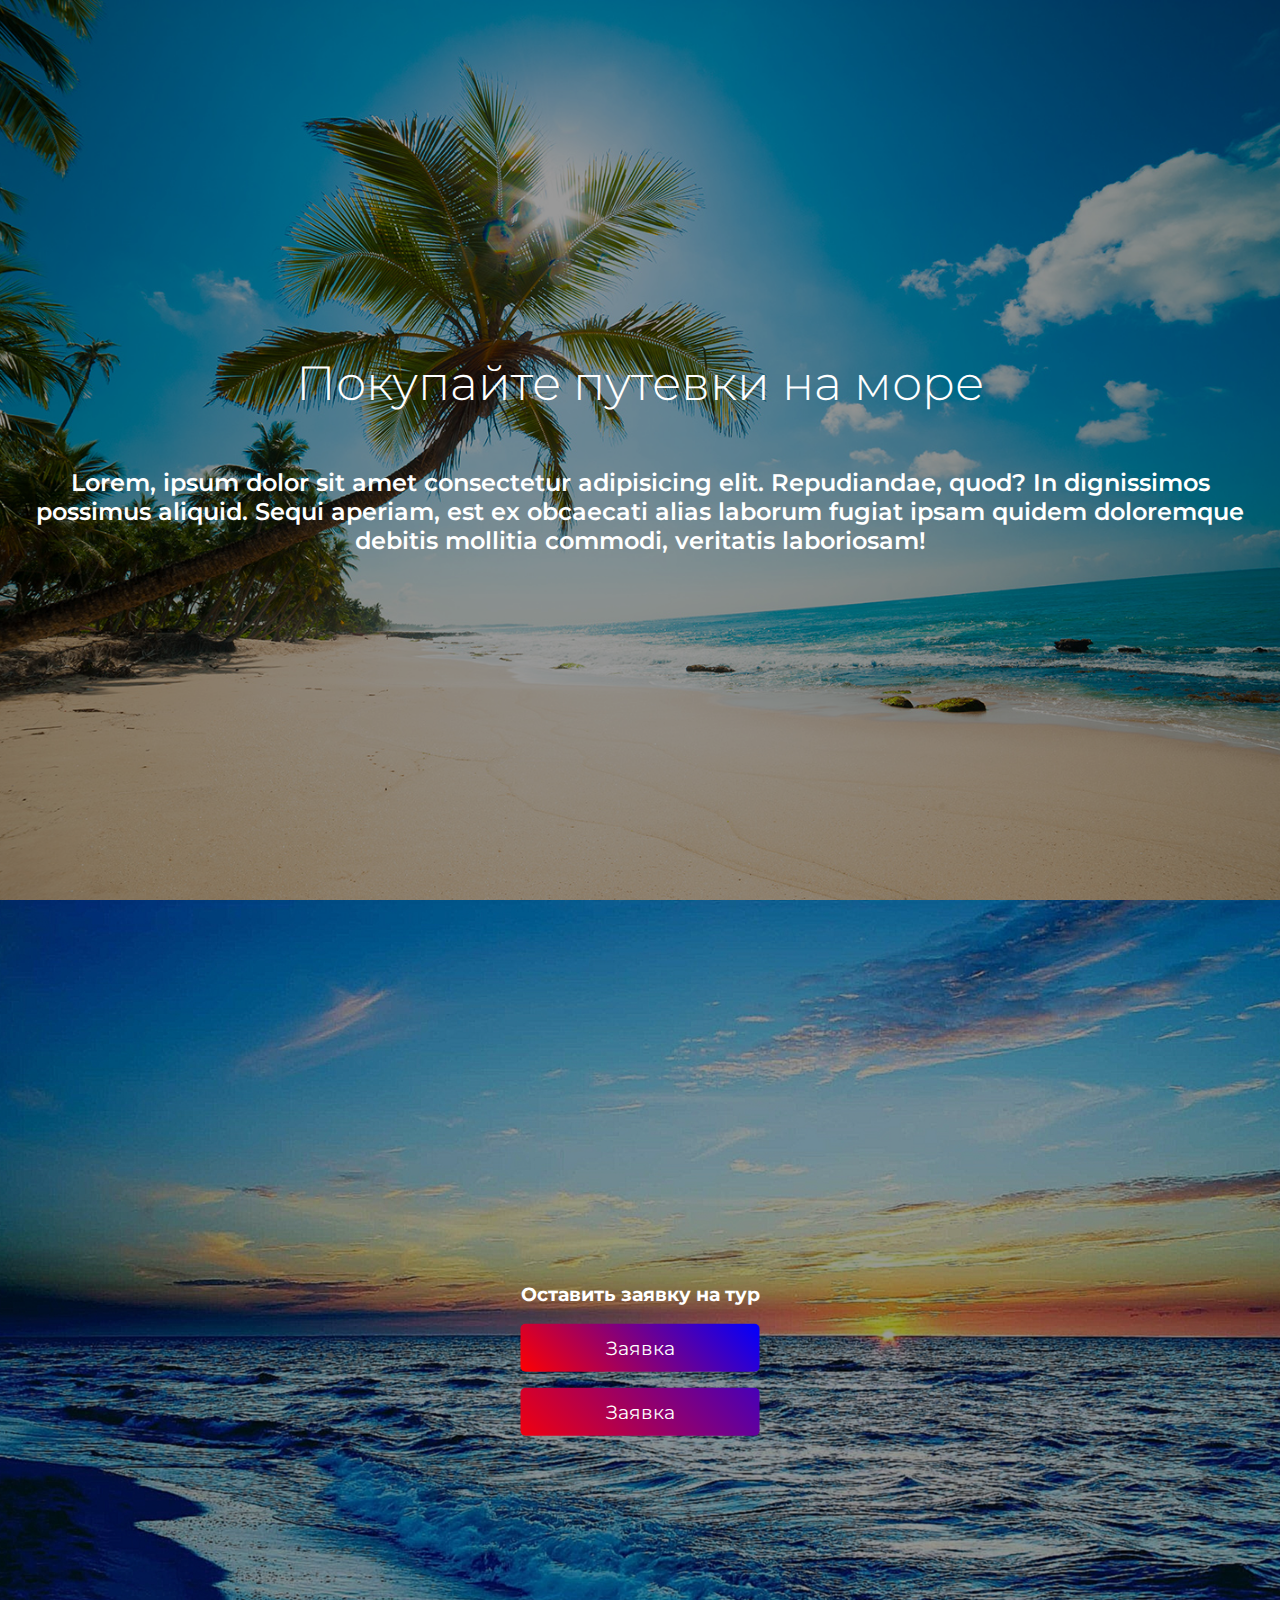
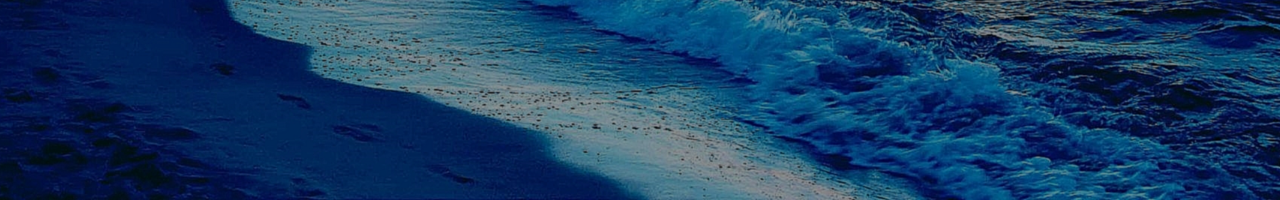
==== position 2/index.html @ 68dd0d7e "Animation" ====
<!DOCTYPE html>
<html lang="en">
  <head>
    <meta charset="UTF-8" />
    <meta http-equiv="X-UA-Compatible" content="IE=edge" />
    <meta name="viewport" content="width=device-width, initial-scale=1.0" />
    <title>Position</title>
    <link rel="preconnect" href="https://fonts.googleapis.com" />
    <link rel="preconnect" href="https://fonts.gstatic.com" crossorigin />
    <link
      href="https://fonts.googleapis.com/css2?family=Montserrat:wght@300;400;600&display=swap"
      rel="stylesheet"
    />
    <link rel="stylesheet" href="style.css" />
  </head>
  <body>
    <div class="wallpaper">
      <header class="header">
        <h1>Покупайте путевки на море</h1>
        <h3>
          Lorem, ipsum dolor sit amet consectetur adipisicing elit. Repudiandae,
          quod? In dignissimos possimus aliquid. Sequi aperiam, est ex obcaecati
          alias laborum fugiat ipsam quidem doloremque debitis mollitia commodi,
          veritatis laboriosam!
        </h3>
      </header>
    </div>
    <section class="order">
        <div class="order-background"></div>
        <div class="order-info">
            <h3>Оставить заявку на тур</h3>
            <button class="order-button" data-name="Заявка"></button>
            <button class="order-button-amin">Заявка</button>
        </div>
        <div class="order-mask"></div>
    </section>




  </body>
</html>
---- position 2/style.css ----
*, *::before, *::after {
    box-sizing: border-box;
    font-family: 'Montserrat', sans-serif;
}

body {
    margin: 0;
}

html {
    /* Base font-size for 'rem' */
    font-size: 16px;
}

.wallpaper {
    background: no-repeat url('pics/wallpaper.jpg');
    background-size: cover;
    background-position: center;
    height: 100vh;
}

.header {
    background-color: rgba(0, 0, 0, 0.4);
    height: 100%;
    width: 100%;
    display: flex;
    flex-direction: column;
    justify-content: center;
    align-items: center;
    text-align: center;
    color: white;
    /* font-family: 'Montserrat', sans-serif; */
    padding: 2rem;
}

.header h1 {
    font-size: 3rem;
    font-weight: 300;
}

.header h3 {
    font-size: 1.5rem;
    font-weight: 600;
}

@media (max-width: 350px) and (orientation: portrait) {
    .header h1 {
        font-size: 2.5rem;
    }
    
    .header h3 {
        font-size: 1.2rem;
    }
}

@media (max-width: 600px) and (orientation: landscape) {
    .header h1 {
        font-size: 2.5rem;
    }
    
    .header h3 {
        font-size: 1.2rem;
    }
}

.order {
    height: 100vh;
    position: relative;
}

.order-background {
    background: no-repeat url('pics/order-background.jpg');
    background-size: cover;
    background-position: center;
    height: 100%;
}

.order-info {
    /* Position start */
    position: absolute;
    /* CSS absolute выравнивание по вертикали способ 1 старт */
    /* top: 0;
    bottom: 0;
    left: 0;
    right: 0;
    margin: auto; 
    width: 200px;
    height: 50px; */
    /* CSS absolute выравнивание по вертикали способ 1 конец */

    /* CSS absolute выравнивание по вертикали способ 2 старт */
    top: 50%;
    left: 50%;
    transform: translate(-50%,-50%);
    /* CSS absolute выравнивание по вертикали способ 2 конец */
    display: flex;
    flex-direction: column;
    color: white;
    /* font-family: 'Montserrat', sans-serif; */
    z-index: 9999;
}

.order-mask {
    background-color: rgba(0, 0, 0, 0.4);
    height: 100%;
    position: absolute;
    top: 0;
    bottom: 0;
    left: 0;
    right: 0;
    z-index: 2;
}

.order-button {
    height: 3rem;
    font-size: 1.2rem;
    border: 0;
    border-radius: 5px;
    background: linear-gradient(45deg, red, blue);
    color: white;
    cursor: pointer;
    transition: all .5s;
    position: relative;
}

.order-button::after {
    content: '';
    position: absolute;
    top: 0;
    bottom: 0;
    left: 0;
    right: 0;
    background-color: rgba(0, 0, 0, 0);
    transition: all .5s;
    /* background: linear-gradient(45deg, rgb(200, 0, 0), rgb(0, 0, 200)); */
}

.order-button::before{
    content: attr(data-name);  
    position: relative;
    z-index: 1000;
}

.order-button:hover::after {
    background-color: rgba(0, 0, 0, 0.2);
    /* background: linear-gradient(45deg, rgb(200, 0, 0), rgb(0, 0, 200)); */
}

.order-button:active {
    box-shadow: 0 0 0 0.25rem rgb(83, 83, 253);
}

.order-button-amin{
    /* background: linear-gradient(-45deg, #ee7752, #e73c7e, #23a6d5, #23d5ab); */
    background: linear-gradient(45deg, red, blue);
    height: 3rem;
    font-size: 1.2rem;
    border: 0;
    border-radius: 5px;
    color: white;
    cursor: pointer;
    transition: all .5s;
    margin-top: 1rem;
    background-size: 150% 150%;
    /* background-position: 0% 50%; */
    animation: out .5s ease forwards;
}

.order-button-amin:hover{
     /* background-position: 100% 50%;  */
     animation: in .5s ease forwards;
}

 @keyframes in {
	0% {
		background-position: 0% 50%;
	}
	100% {
		background-position: 100% 50%;
	}
} 

@keyframes out {
	from {
		background-position: 100% 50%;
	}
	to {
		background-position: 0% 50%;
	}
}
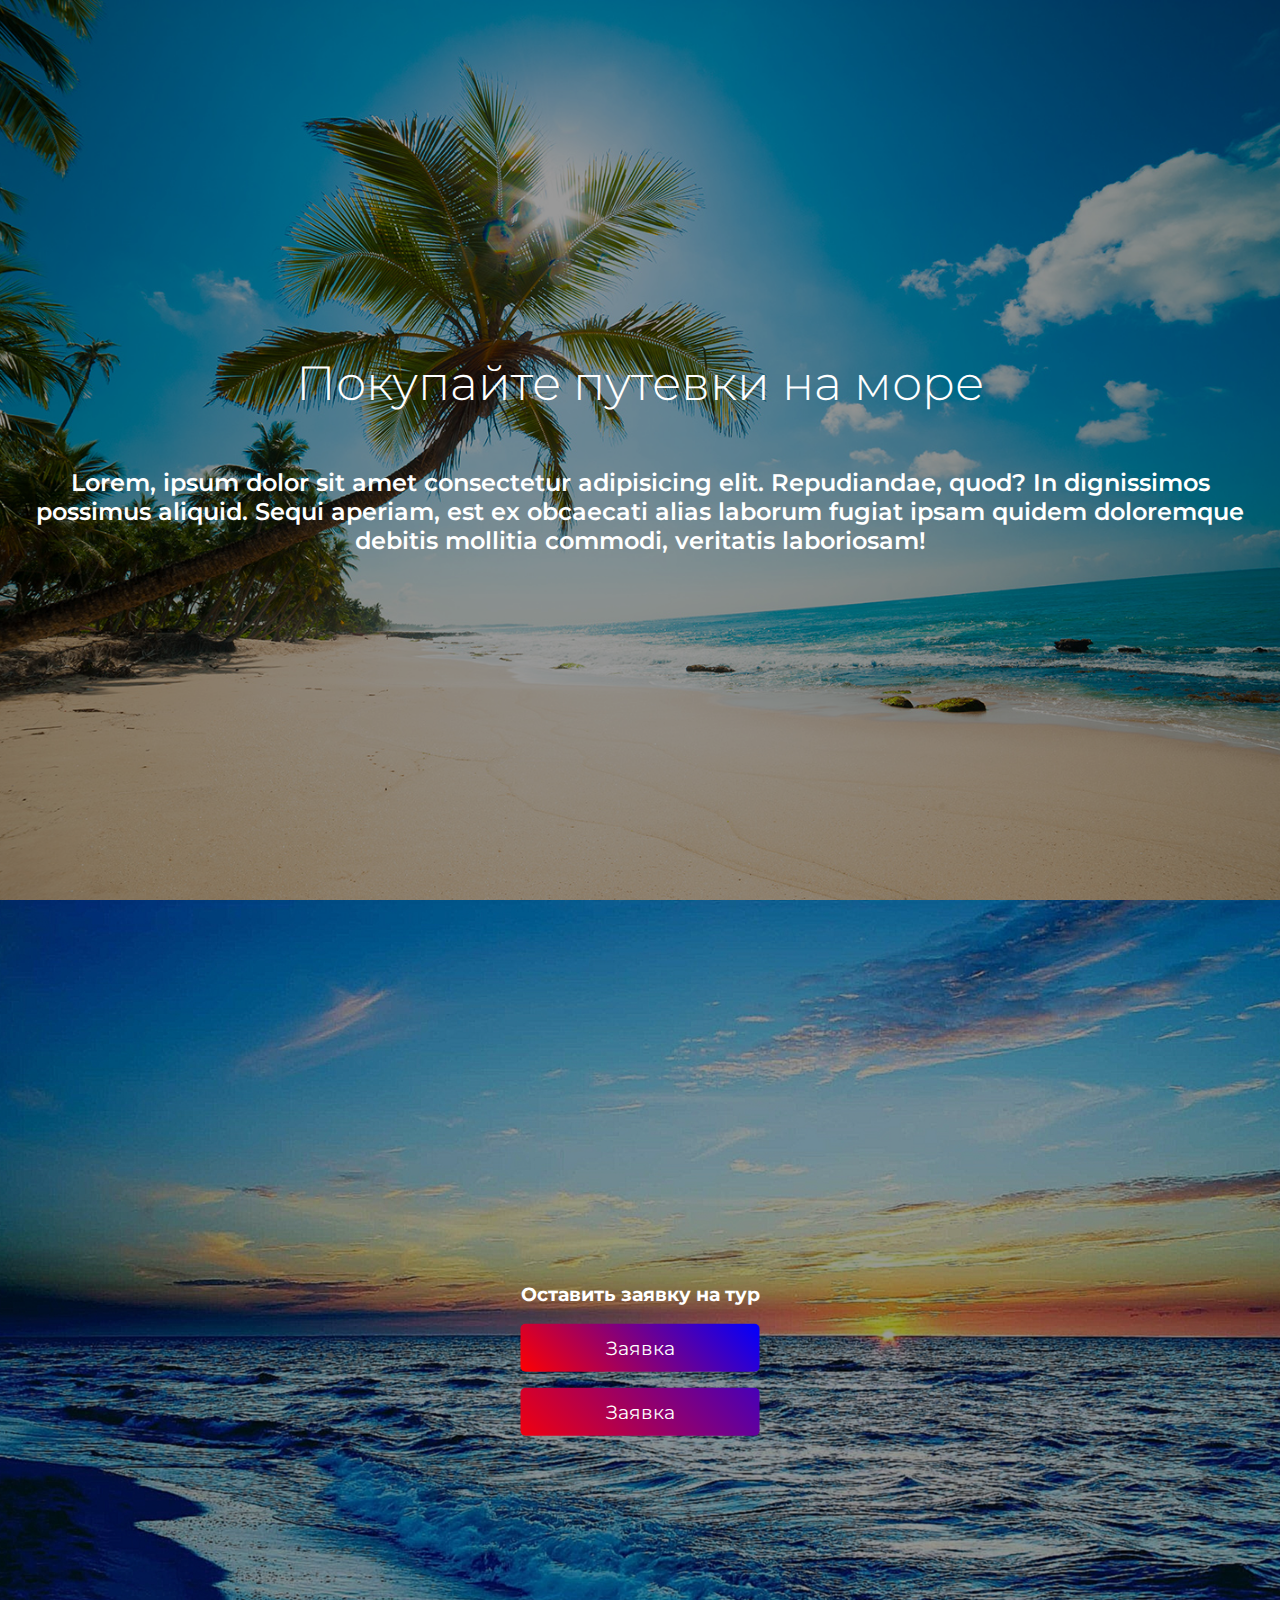
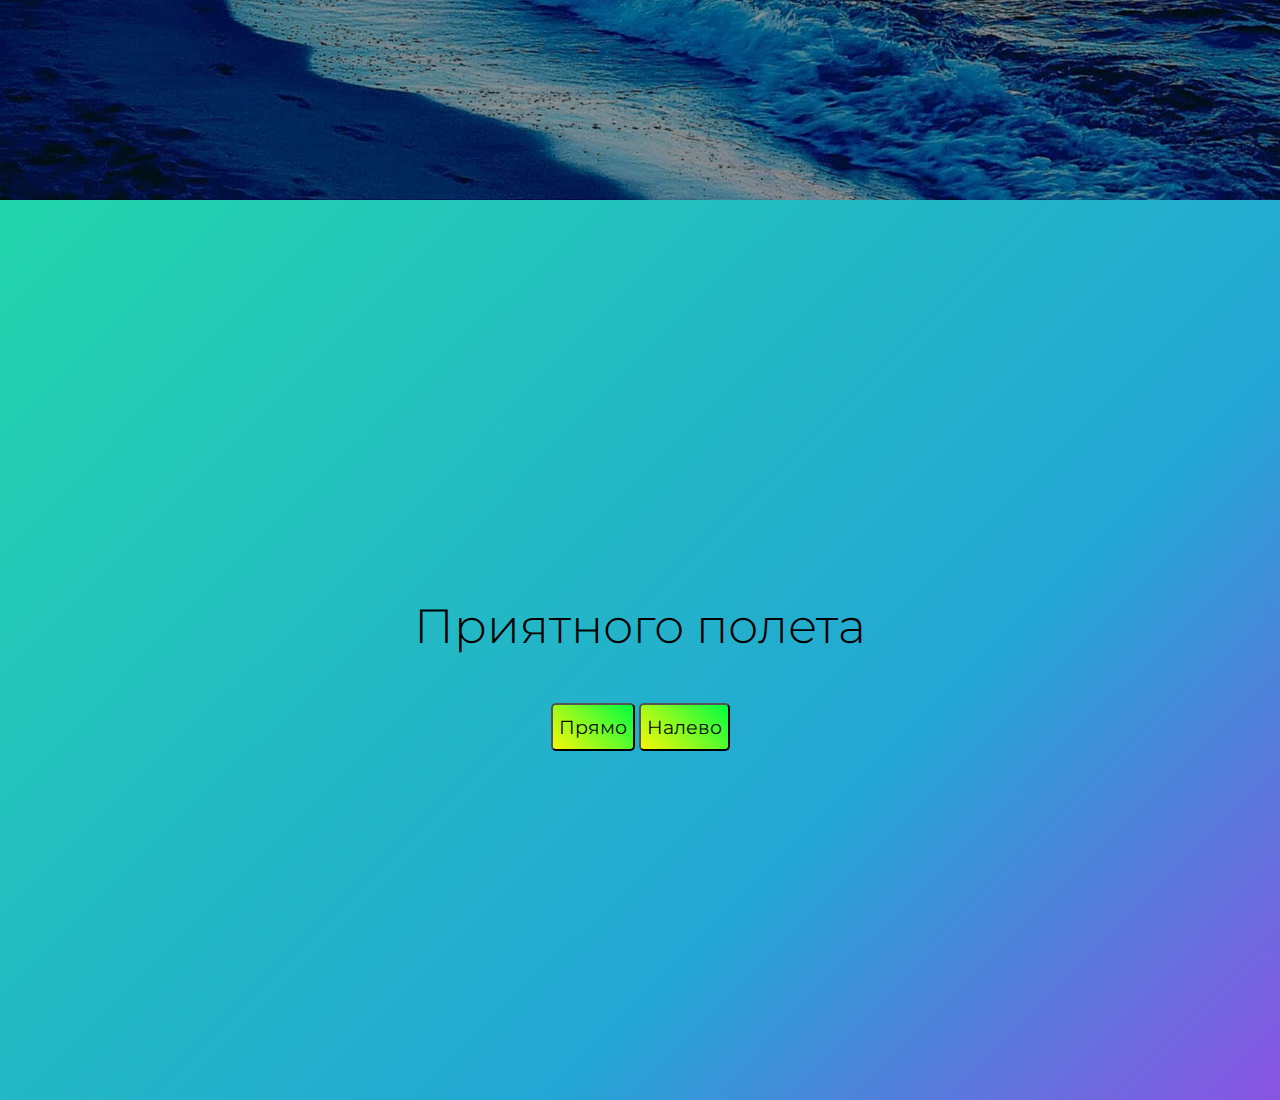
==== commit 202d411e: "Animation" ====
--- a/position 2/index.html
+++ b/position 2/index.html
@@ -34,9 +34,13 @@
         </div>
         <div class="order-mask"></div>
     </section>
-
-
-
+    <div class="gradient">
+        <div class="gradient-info">
+            <h3>Приятного полета</h3>
+            <button class="button-gradient">Прямо</button>
+            <button class="button-gradient">Налево</button>
+        </div>
+    </div>
 
   </body>
 </html>--- a/position 2/style.css
+++ b/position 2/style.css
@@ -163,12 +163,12 @@
     margin-top: 1rem;
     background-size: 150% 150%;
     /* background-position: 0% 50%; */
-    animation: out .5s ease forwards;
+    animation: out 1s ease forwards;
 }
 
 .order-button-amin:hover{
      /* background-position: 100% 50%;  */
-     animation: in .5s ease forwards;
+     animation: in 1s ease forwards;
 }
 
  @keyframes in {
@@ -188,4 +188,57 @@
 		background-position: 0% 50%;
 	}
 } 
-
+.gradient{
+    display: flex;
+    flex-direction: row;
+    justify-content: center;
+    align-items: center;
+    width: 100%;
+    height: 100vh;
+    background: linear-gradient(-45deg, #eed752, rgb(241, 0, 241), #23a6d5, #23d5ab);
+    background-size: 200% 200%;
+    animation: gradient 8s ease infinite;
+}
+@keyframes gradient {
+	0% {
+		background-position: 0% 50%;
+	}
+	50% {
+		background-position: 100% 50%;
+	}
+	100% {
+		background-position: 0% 50%;
+	}
+}
+.gradient-info{
+    /* display: flex;
+    flex-direction: column; */
+    text-align: center;
+} 
+
+.gradient h3 {
+    font-size: 3rem;
+    font-weight: 300;
+    color: black;
+}
+
+.button-gradient{
+    background: linear-gradient(45deg, rgba(255, 251, 0, 0.959), rgb(0, 255, 64));
+    height: 3rem;
+    font-size: 1.2rem;
+    border: 1;
+    border-color: black;
+    border-radius: 5px;
+    color: rgb(8, 8, 8);
+    cursor: pointer;    
+} 
+
+.button-gradient:hover {
+    background: linear-gradient(45deg, rgba(0, 4, 255, 0.959), rgb(247, 0, 255));
+    border: 0;
+    box-shadow: 0 0 0 0.25rem (45deg, rgba(0, 4, 255, 0.959), rgb(247, 0, 255));
+    border-radius: 5px;
+    color: rgb(255, 255, 255);
+    cursor: pointer;
+}
+
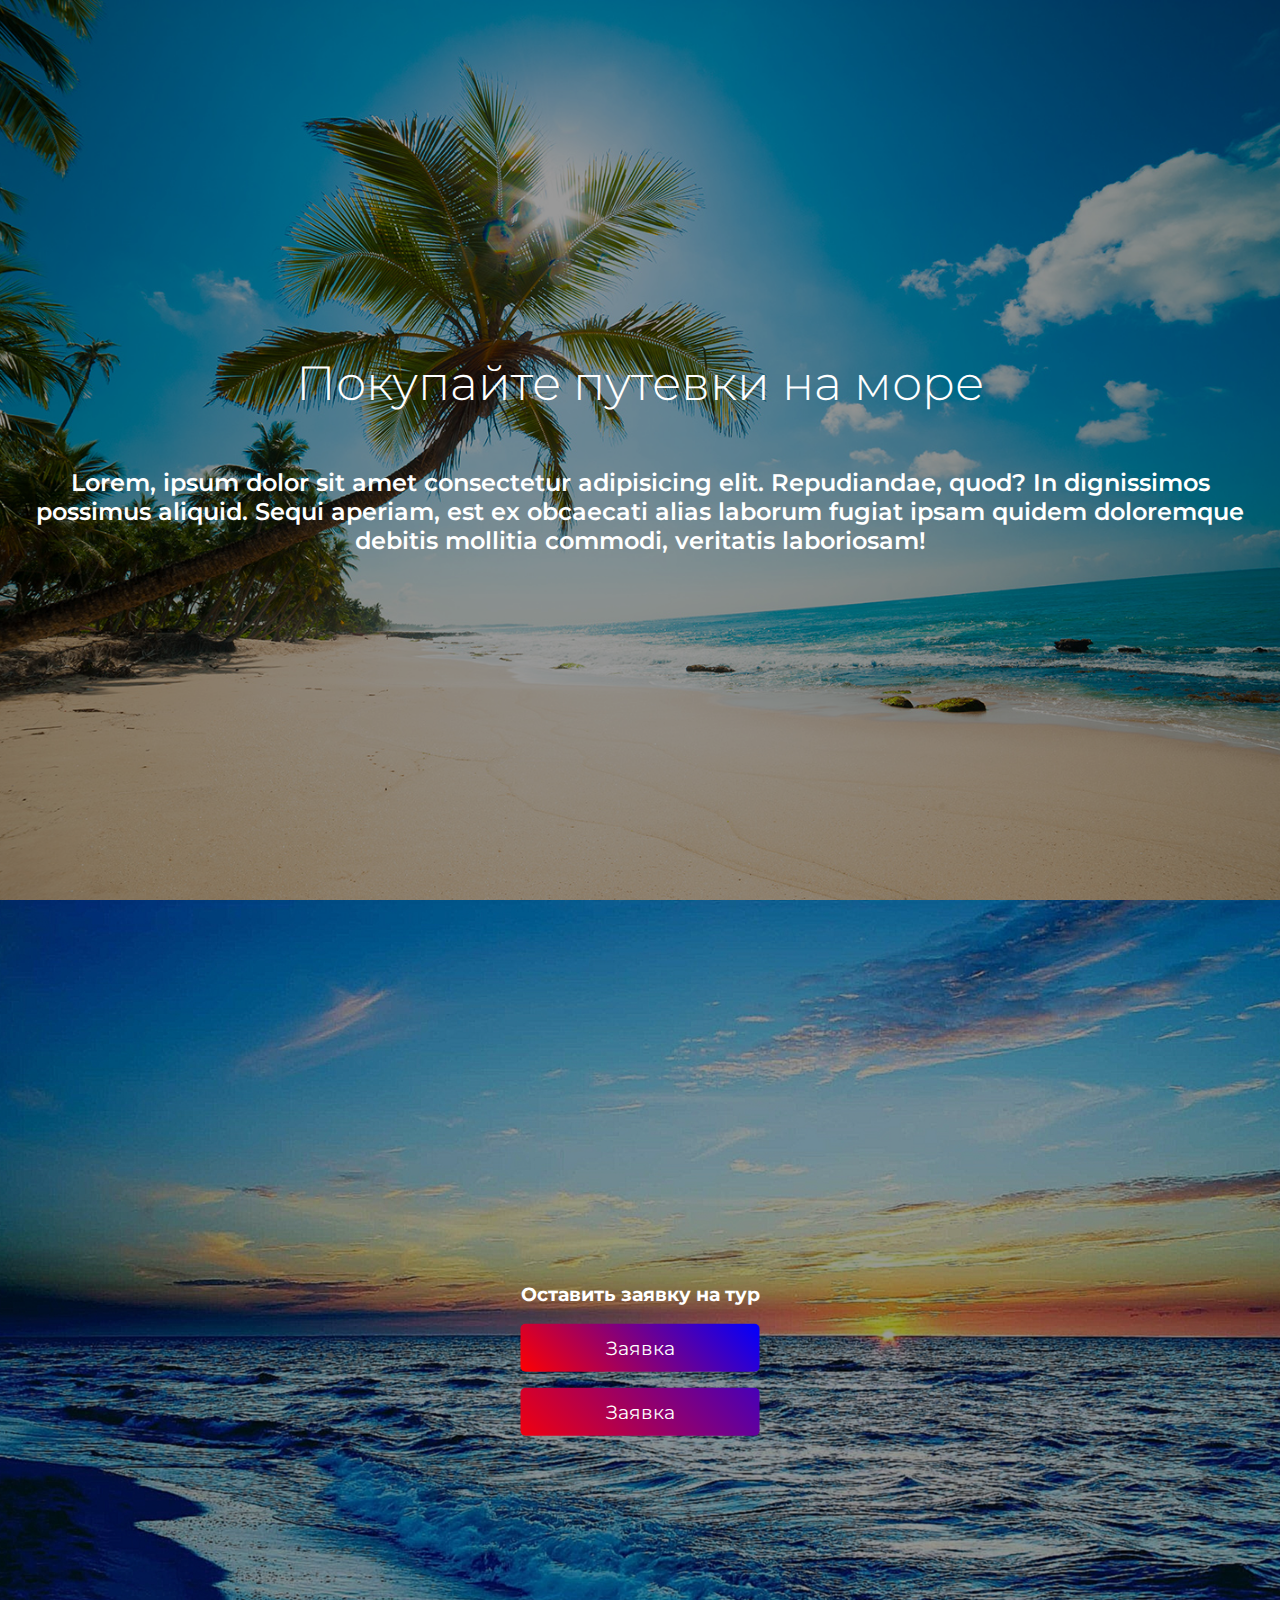
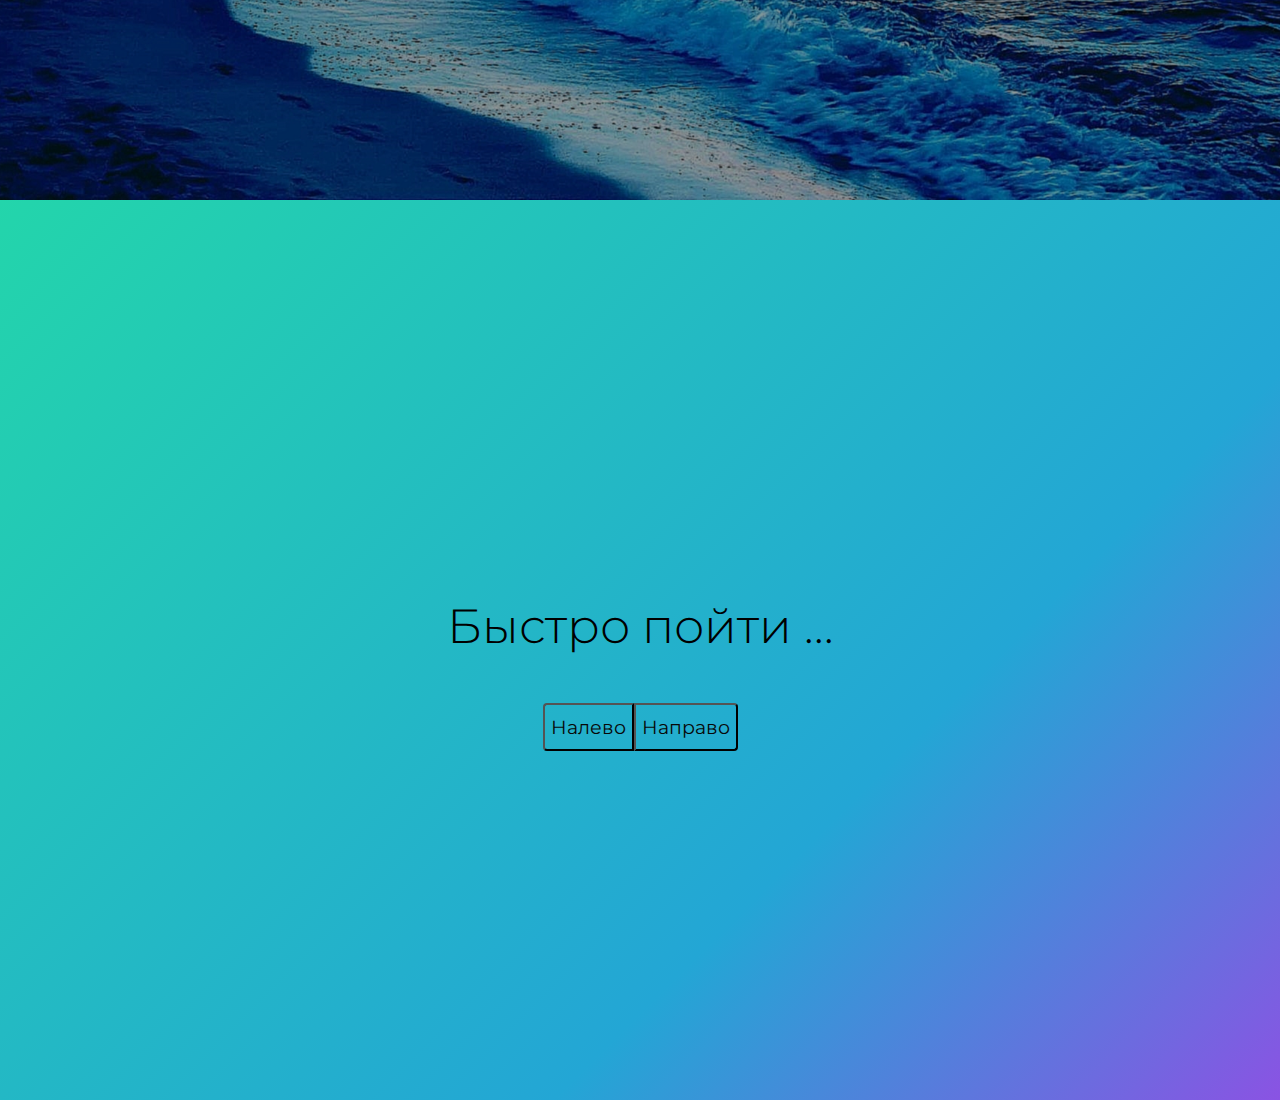
==== commit c60d941b: "Animation" ====
--- a/position 2/index.html
+++ b/position 2/index.html
@@ -36,9 +36,8 @@
     </section>
     <div class="gradient">
         <div class="gradient-info">
-            <h3>Приятного полета</h3>
-            <button class="button-gradient">Прямо</button>
-            <button class="button-gradient">Налево</button>
+            <h3>Быстро пойти ...</h3>
+            <button class="button-gradient">Налево</button><button class="button-gradient">Направо</button>
         </div>
     </div>
 
--- a/position 2/style.css
+++ b/position 2/style.css
@@ -223,22 +223,33 @@
 }
 
 .button-gradient{
-    background: linear-gradient(45deg, rgba(255, 251, 0, 0.959), rgb(0, 255, 64));
+    background:transparent;
     height: 3rem;
     font-size: 1.2rem;
     border: 1;
     border-color: black;
-    border-radius: 5px;
     color: rgb(8, 8, 8);
     cursor: pointer;    
 } 
-
+/* .button-gradient:first-of-type{
+    border-radius: 4px 0 0 4px;
+}
+.button-gradient:last-of-type{
+    border-radius: 0 4px 4px 0;
+} */
+.button-gradient:nth-child(2n){
+    border-radius: 4px 0 0 4px;
+}
+
+.button-gradient:nth-child(2n+1){
+    border-radius: 0 4px 4px 0;
+}
 .button-gradient:hover {
     background: linear-gradient(45deg, rgba(0, 4, 255, 0.959), rgb(247, 0, 255));
     border: 0;
     box-shadow: 0 0 0 0.25rem (45deg, rgba(0, 4, 255, 0.959), rgb(247, 0, 255));
-    border-radius: 5px;
     color: rgb(255, 255, 255);
     cursor: pointer;
-}
-
+    transition: all .5s;
+}
+
